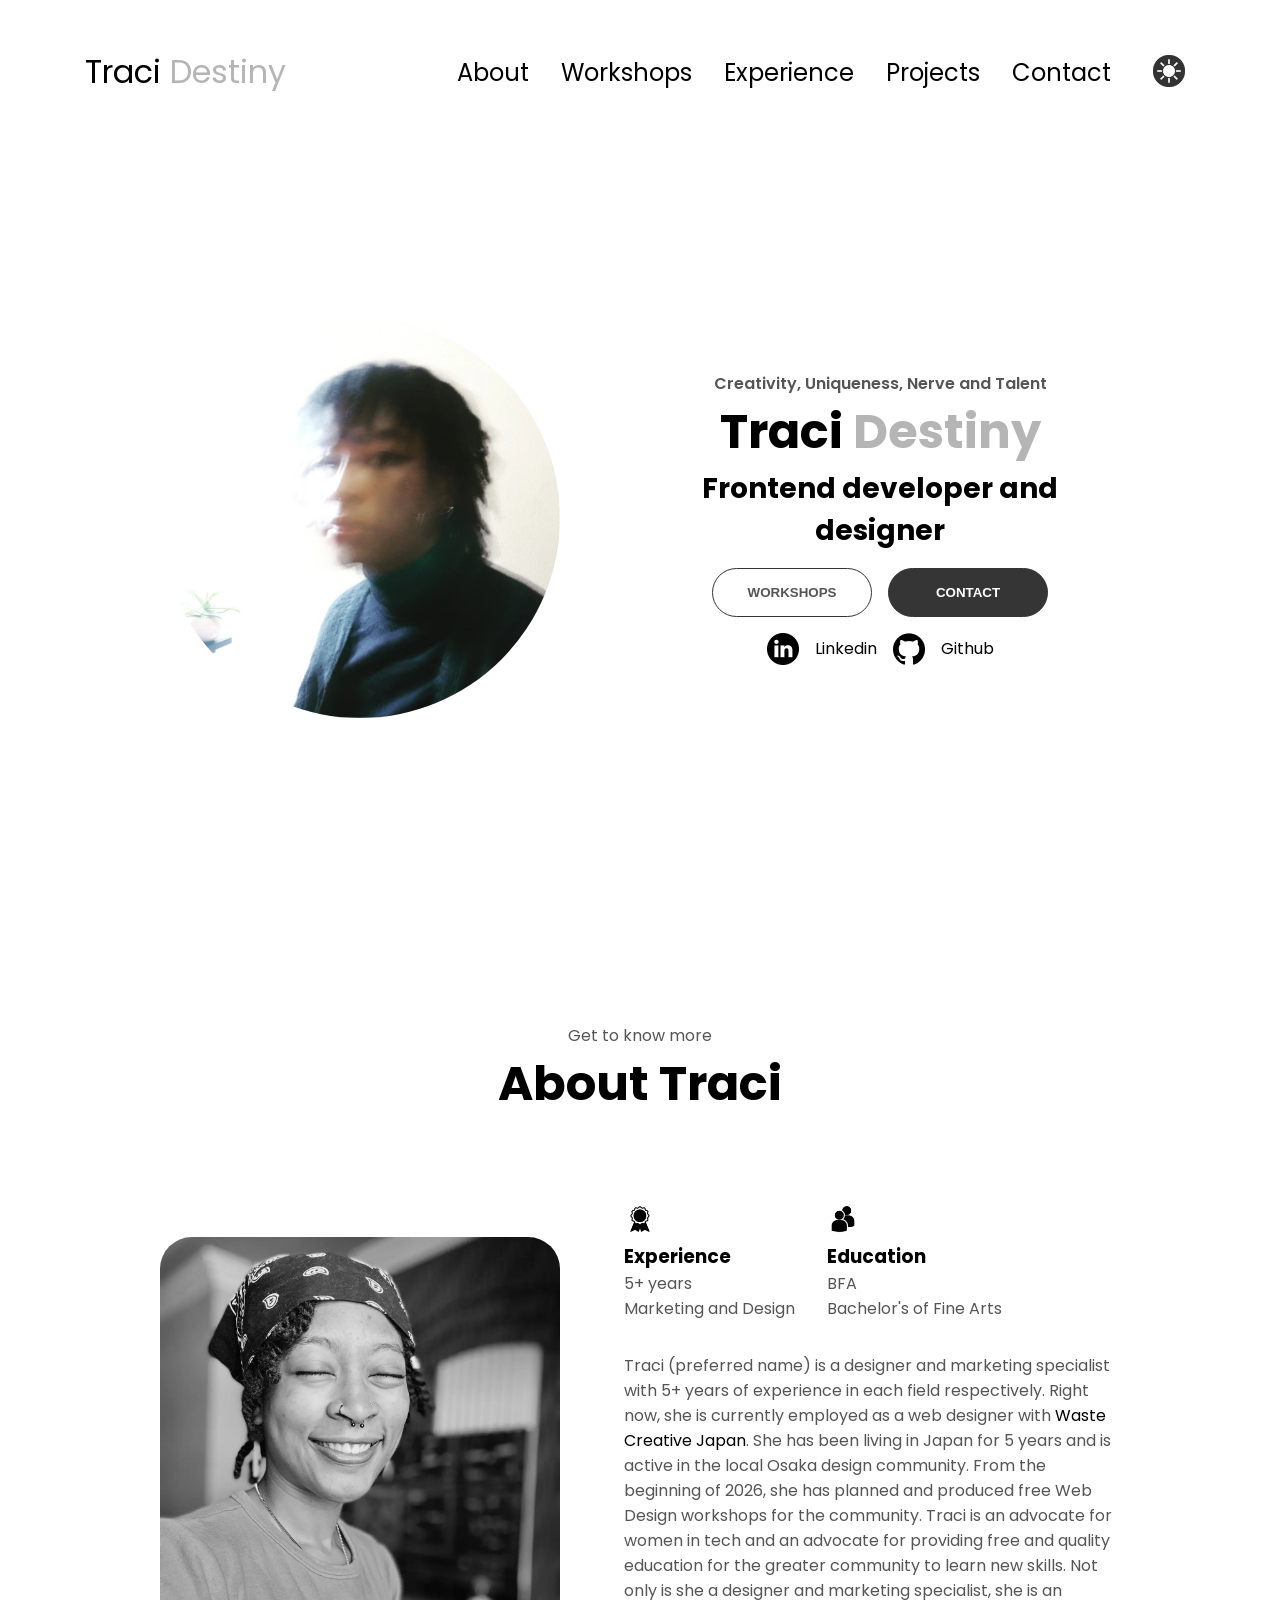
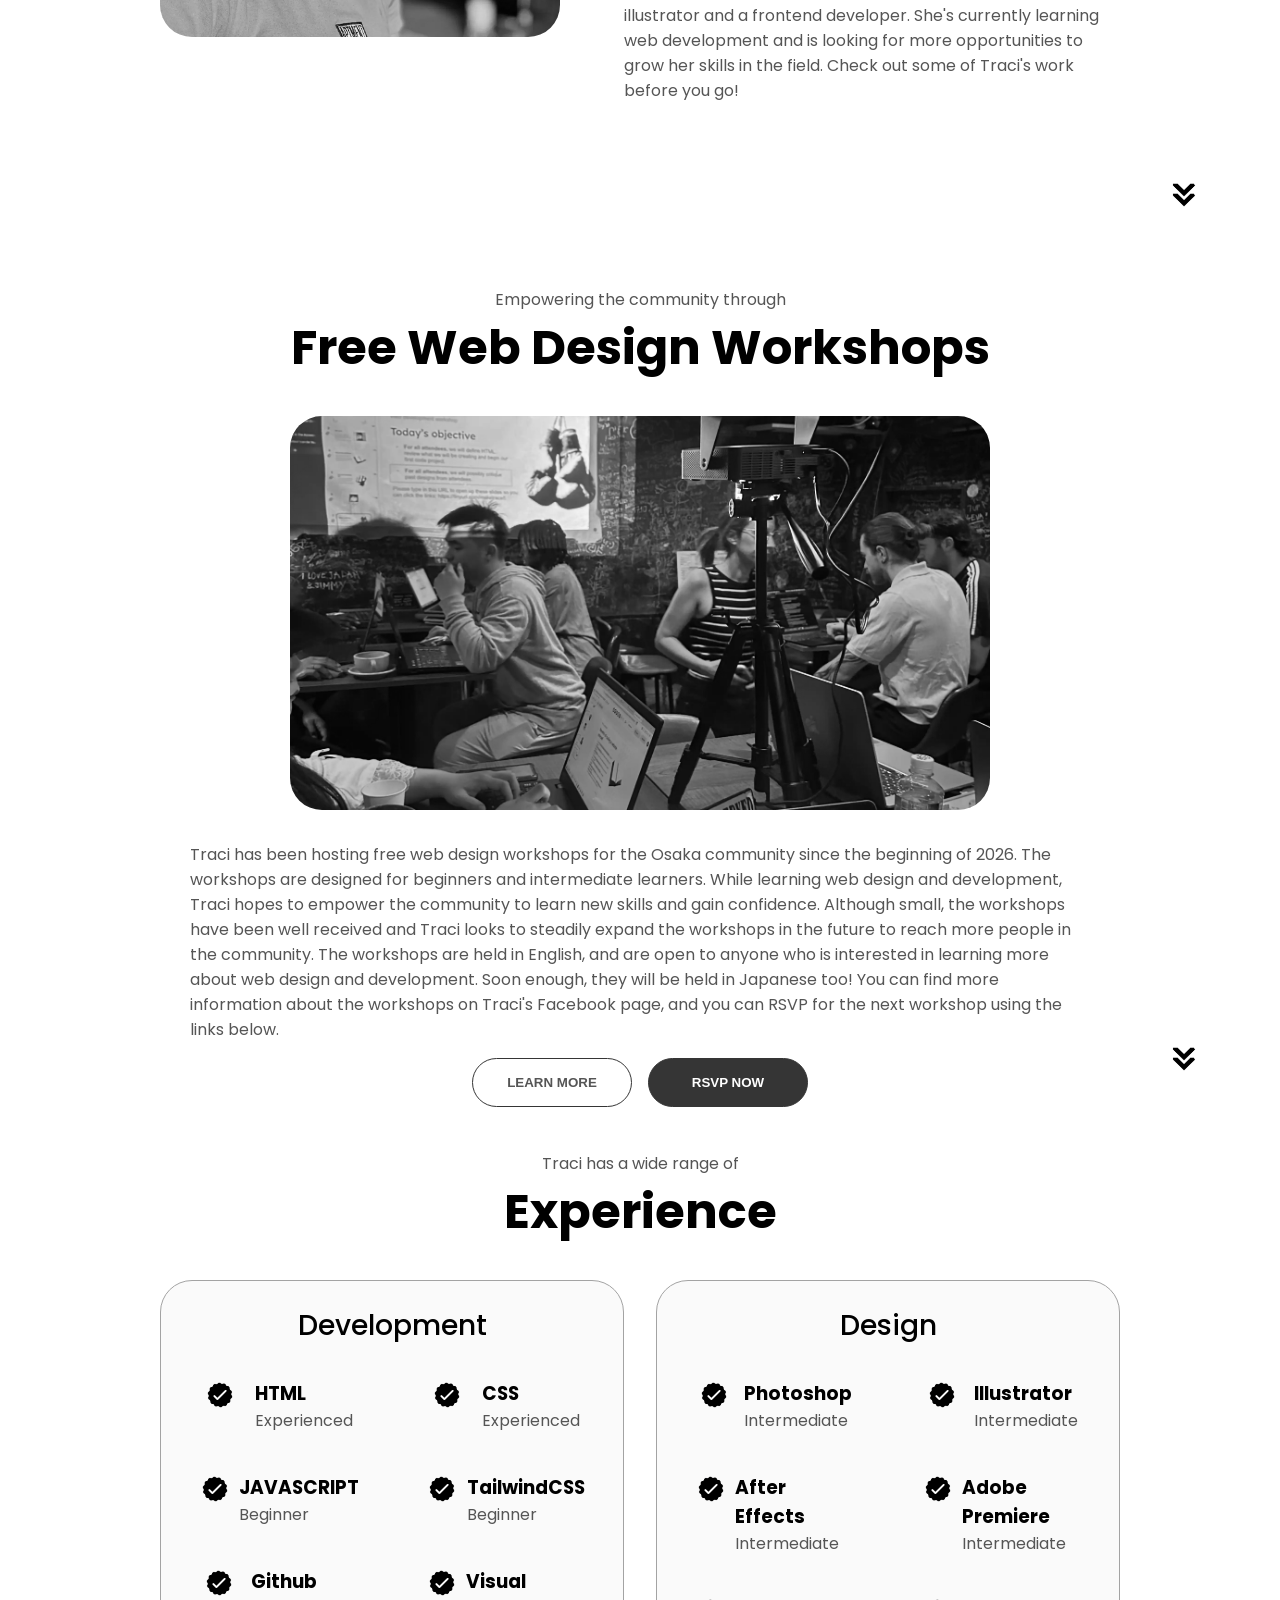
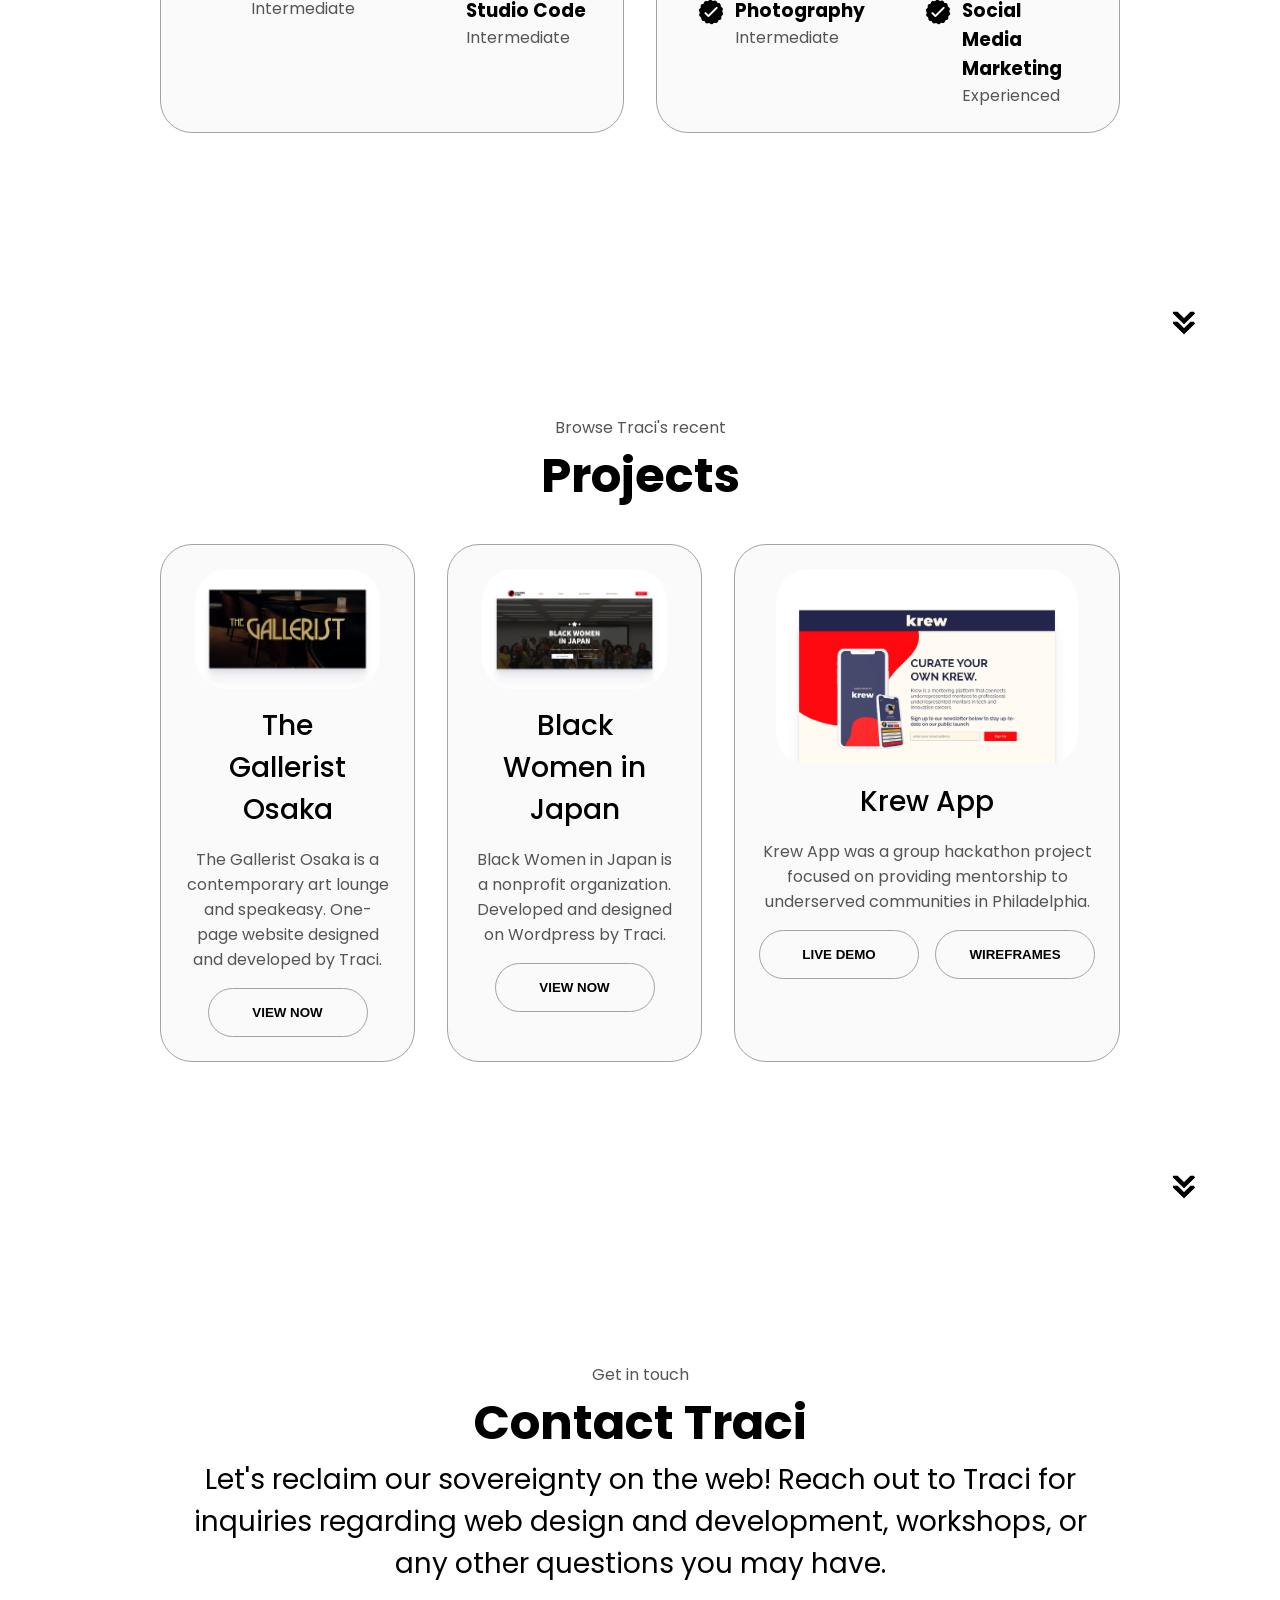
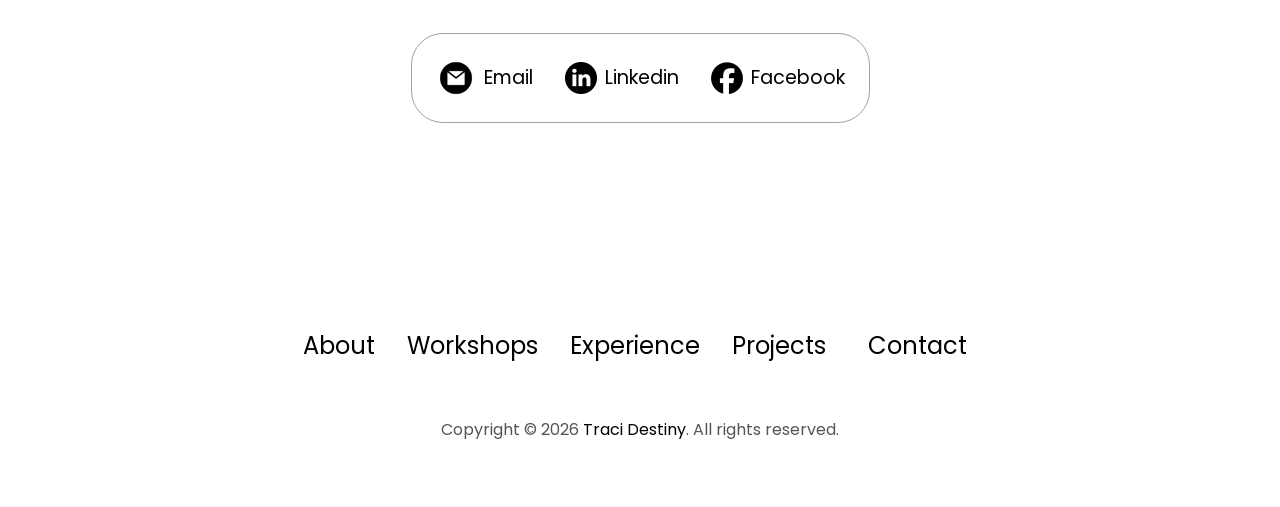
==== index.html @ 5b82f0f7 "Added workshop section Added a workshop section and updated the projects section!" ====
<!DOCTYPE html>
<html lang="en">
  <head>
    <meta charset="UTF-8" />
    <meta
      name="viewport"
      content="width=device-width, initial-scale=1.0"
    />
    <!-- Primary Meta Tags -->
    <title>Destiny Simmons' Portfolio</title>
    <meta name="title" content="Destiny Simmons' Portfolio" />
    <meta
      name="description"
      content="Destiny Simmons is a designer and frontend developer based in Osaka, Japan. Take a look at their portfolio and contact them for work!"
    />

    <!-- Open Graph / Facebook -->
    <meta property="og:type" content="website" />
    <meta
      property="og:url"
      content="https://simmonsportfolio.netlify.app/"
    />
    <meta property="og:title" content="Destiny Simmons' Portfolio" />
    <meta
      property="og:description"
      content="Destiny Simmons is a designer and frontend developer based in Osaka, Japan. Take a look at their portfolio and contact them for work!"
    />
    <meta
      property="og:image"
      content="https://i.ibb.co/dBC8Yxh/Project-1.webp"
    />

    <!-- Twitter -->
    <meta property="twitter:card" content="summary_large_image" />
    <meta
      property="twitter:url"
      content="https://simmonsportfolio.netlify.app/"
    />
    <meta
      property="twitter:title"
      content="Destiny Simmons' Portfolio"
    />
    <meta
      property="twitter:description"
      content="Destiny Simmons is a designer and frontend developer based in Osaka, Japan. Take a look at their portfolio and contact them for work!"
    />
    <meta
      property="twitter:image"
      content="https://i.ibb.co/dBC8Yxh/Project-1.webp"
    />

    <!-- Meta Tags Generated with https://metatags.io -->
    <link rel="stylesheet" href="style.css" />
    <link rel="stylesheet" href="mediaqueries.css" />
<script type="application/ld+json">
{
  "@context": "https://schema.org",
  "@type": "Person",
  "name": "Destiny Simmons",
  "alternateName": "Traci",
  "url": "https://simmonsportfolio.netlify.app/",
  "image": "https://simmonsportfolio.netlify.app/assets/profile-pic-3.webp",
  "jobTitle": "Designer",
  "email": "maketraci@gmail.com",
  "birthPlace": "Philadelphia, PA",
  "nationality": "American",
  "gender": "Female"
}
</script>
  </head>
  <body>
    <nav id="desktop-nav">
      <div class="logo">Traci <span class="ghost">Destiny</span></div>
      <div>
        <ul class="nav-links">
          <li><a href="#about">About</a></li>
          <li><a href="#workshops">Workshops</a></li>
          <li><a href="#experience">Experience</a></li>
          <li><a href="#projects">Projects</a></li>
          <li><a href="#contact">Contact</a></li>
          <li>
            <button id="modeToggle" class="btn-toggle">
              <img
                src="./assets/theme_light.webp"
                class="icon color-icon"
                alt="Color theme change"
                src-light="./assets/theme_light.webp"
                src-dark="./assets/theme_dark.webp"
              />
            </button>
          </li>
        </ul>
      </div>
    </nav>
    <nav id="hamburger-nav">
      <div class="logo">Traci <span class="ghost">Destiny</span></div>
      <div class="hamburger-menu">
        <div class="hamburger-icon" onclick="toggleMenu()">
          <span></span>
          <span></span>
          <span></span>
        </div>
        <div class="menu-links">
          <li><a href="#about" onclick="toggleMenu()">About</a></li>
          <li>
            <a href="#workshops" onclick="toggleMenu()">Workshops</a>
          </li>
          <li>
            <a href="#experience" onclick="toggleMenu()"
              >Experience</a
            >
          </li>
          <li>
            <a href="#projects" onclick="toggleMenu()">Projects</a>
          </li>
          <li>
            <a href="#contact" onclick="toggleMenu()">Contact</a>
          </li>
          <li>
            <img
              src="./assets/theme_light.webp"
              id="modeToggle2"
              class="icon color-icon"
              src-light="./assets/theme_light.webp"
              src-dark="./assets/theme_dark.webp"
              alt="color theme icon"
            />
          </li>
        </div>
      </div>
    </nav>
    <section id="profile">
      <div class="section__pic-container">
        <img src="./assets/profile-pic-3.webp" class="profile-pic"
        alt="Destiny Simmons' profile picture"/>
      </div>
      <div class="section__text">
        <p class="section__text__p1">Creativity, Uniqueness, Nerve and Talent</p>
        <h1 class="title">Traci <span class="ghost">Destiny</span></h1>
        <h2 class="section__text__p2">
          Frontend developer and designer
        </h2>
        <div class="btn-container">
          <button
            class="btn btn-color-2"
            onclick="location.href='./#workshops'"
          >
            WORKSHOPS
          </button>
          <button
            class="btn btn-color-1"
            onclick="location.href='./#contact'"
          >
            CONTACT
          </button>
        </div>
        <div id="socials-container">
          <img
            src="./assets/linkedin_light.webp"
            src-light="./assets/linkedin_light.webp"
            src-dark="./assets/linkedin_dark.webp"
            alt="My Linkedin profile"
            class="icon linkedin-icon"
          />
          <a href="https://linkedin.com/in/destiny-simmons-2b010571/"
            >Linkedin</a
          >

          <img
            src="./assets/github_light.webp"
            src-light="./assets/github_light.webp"
            src-dark="./assets/github_dark.webp"
            alt="My Github profile"
            class="icon github-icon"
          />
          <a href="https://github.com/kismet-lee/">Github</a>
        </div>
      </div>
    </section>
    <section id="about">
      <p class="section__text__p1">Get to know more</p>
      <h2 class="title">About Traci</h2>
      <div class="section-container">
        <div class="section__pic-container">
          <img
            src="./assets/about-pic-2.webp"
            alt="Profile picture"
            class="about-pic"
          />
        </div>
        <div class="about-details-container">
          <div class="about-containers">
            <div class="details-container">
              <img
                src="./assets/experience_light.webp"
                src-light="./assets/experience_light.webp"
                src-dark="./assets/experience_dark.webp"
                alt="experience icon"
                class="icon"
              />
              <h3>Experience</h3>
              <p>
                5+ years <br />
                Marketing and Design
              </p>
            </div>
            <div class="details-container">
              <img
                src="./assets/education_light.webp"
                src-light="./assets/education_light.webp"
                src-dark="./assets/education_dark.webp"
                alt="education icon"
                class="icon"
              />
              <h3>Education</h3>
              <p>
                BFA <br />
                Bachelor's of Fine Arts
              </p>
            </div>
          </div>
          <div class="text-container">
            <p>
              Traci (preferred name) is a designer and marketing specialist
              with 5+ years of experience in each field respectively.
              Right now, she is currently employed as a web designer
              with
              <a href="https://www.waste-creative.jp/" style="text-decoration: none;"
                >Waste Creative Japan</a
              >. She has been living in Japan for 5 years and is active in the local Osaka design community.
              From the beginning of 2026, she has planned and produced free Web Design workshops for the community.
              Traci is an advocate for women in tech and an advocate for providing free and quality education for the greater community to learn new skills.
              Not only is she a designer and marketing specialist, she is an illustrator and a frontend developer. 
              She's currently learning web development and is looking for more opportunities to grow her skills in the field.
              Check out some of Traci's work before you go!
            </p>
          </div>
        </div>
      </div>
      <a href="./#workshops">
        <img
          src="./assets/arrow_light.webp"
          src-light="./assets/arrow_light.webp"
          src-dark="./assets/arrow_dark.webp"
          alt="arrow icon"
          class="icon arrow"
        />  
      </a>
    </section>
    <section id="workshops">
      <p class="section__text__p1">Empowering the community through</p>
      <h2 class="title">Free Web Design Workshops</h2>
      <div class="workshop-container">
        <div class="section__pic-container">
          <img
            src="./assets/workshop_5_traci.webp"
            alt="Workshop picture"
            class="workshop-pic"
          />
        </div>
        <div class="workshop-details-container">
          <div class="text-container text-style-1">
            <p>
              Traci has been hosting free web design workshops for the Osaka community since the beginning of 2026. 
              The workshops are designed for beginners and intermediate learners. While learning web design and development, Traci hopes to empower the community to learn new skills and gain confidence.
              Although small, the workshops have been well received and Traci looks to steadily expand the workshops in the future to reach more people in the community.
              The workshops are held in English, and are open to anyone who is interested in learning more about web design and development. Soon enough, they will be held in Japanese too!
              You can find more information about the workshops on Traci's Facebook page, 
              and you can RSVP for the next workshop using the links below.
            </p>
          </div>
          <div class="btn-container">
            <button class="btn btn-color-2" onclick="location.href='https://www.facebook.com/profile.php?id=61592240894245'">LEARN MORE</button>
            <button class="btn btn-color-1" onclick="location.href='https://forms.gle/j8TtWStNMGizeTFJ7'">RSVP NOW</button>
          </div>
        </div>
      </div>
      <a href="./#experience">
        <img
          src="./assets/arrow_light.webp"
          src-light="./assets/arrow_light.webp"
          src-dark="./assets/arrow_dark.webp"
          alt="arrow icon"
          class="icon arrow"
        />  
      </a>
    </section>
    <section id="experience">
      <p class="section__text__p1">Traci has a wide range of</p>
      <h2 class="title">Experience</h2>
      <div class="experience-details-container">
        <div class="about-containers">
          <div class="details-containers">
            <h2 class="experience-sub-title">Development</h2>
            <div class="article-container">
              <article>
                <img
                  src="./assets/checkmark_light.webp"
                  src-light="./assets/checkmark_light.webp"
                  src-dark="./assets/checkmark_dark.webp"
                  alt="Experience icon"
                  class="icon"
                />
                <div>
                  <h3>HTML</h3>
                  <p>Experienced</p>
                </div>
              </article>
              <article>
                <img
                  src="./assets/checkmark_light.webp"
                  src-light="./assets/checkmark_light.webp"
                  src-dark="./assets/checkmark_dark.webp"
                  alt="Experience icon"
                  class="icon"
                />
                <div>
                  <h3>CSS</h3>
                  <p>Experienced</p>
                </div>
              </article>
              <article>
                <img
                  src="./assets/checkmark_light.webp"
                  src-light="./assets/checkmark_light.webp"
                  src-dark="./assets/checkmark_dark.webp"
                  alt="Experience icon"
                  class="icon"
                />
                <div>
                  <h3>JAVASCRIPT</h3>
                  <p>Beginner</p>
                </div>
              </article>
              <article>
                <img
                  src="./assets/checkmark_light.webp"
                  src-light="./assets/checkmark_light.webp"
                  src-dark="./assets/checkmark_dark.webp"
                  alt="Experience icon"
                  class="icon"
                />
                <div>
                  <h3>TailwindCSS</h3>
                  <p>Beginner</p>
                </div>
              </article>
              <article>
                <img
                  src="./assets/checkmark_light.webp"
                  src-light="./assets/checkmark_light.webp"
                  src-dark="./assets/checkmark_dark.webp"
                  alt="Experience icon"
                  class="icon"
                />
                <div>
                  <h3>Github</h3>
                  <p>Intermediate</p>
                </div>
              </article>
              <article>
                <img
                  src="./assets/checkmark_light.webp"
                  src-light="./assets/checkmark_light.webp"
                  src-dark="./assets/checkmark_dark.webp"
                  alt="Experience icon"
                  class="icon"
                />
                <div>
                  <h3>Visual Studio Code</h3>
                  <p>Intermediate</p>
                </div>
              </article>
            </div>
          </div>
          <div class="details-containers">
            <h2 class="experience-sub-title">Design</h2>
            <div class="article-container">
              <article>
                <img
                  src="./assets/checkmark_light.webp"
                  src-light="./assets/checkmark_light.webp"
                  src-dark="./assets/checkmark_dark.webp"
                  alt="Experience icon"
                  class="icon"
                />
                <div>
                  <h3>Photoshop</h3>
                  <p>Intermediate</p>
                </div>
              </article>
              <article>
                <img
                  src="./assets/checkmark_light.webp"
                  src-light="./assets/checkmark_light.webp"
                  src-dark="./assets/checkmark_dark.webp"
                  alt="Experience icon"
                  class="icon"
                />
                <div>
                  <h3>Illustrator</h3>
                  <p>Intermediate</p>
                </div>
              </article>
              <article>
                <img
                  src="./assets/checkmark_light.webp"
                  src-light="./assets/checkmark_light.webp"
                  src-dark="./assets/checkmark_dark.webp"
                  alt="Experience icon"
                  class="icon"
                />
                <div>
                  <h3>After Effects</h3>
                  <p>Intermediate</p>
                </div>
              </article>
              <article>
                <img
                  src="./assets/checkmark_light.webp"
                  src-light="./assets/checkmark_light.webp"
                  src-dark="./assets/checkmark_dark.webp"
                  alt="Experience icon"
                  class="icon"
                />
                <div>
                  <h3>Adobe Premiere</h3>
                  <p>Intermediate</p>
                </div>
              </article>
              <article>
                <img
                  src="./assets/checkmark_light.webp"
                  src-light="./assets/checkmark_light.webp"
                  src-dark="./assets/checkmark_dark.webp"
                  alt="Experience icon"
                  class="icon"
                />
                <div>
                  <h3>Photography</h3>
                  <p>Intermediate</p>
                </div>
              </article>
              <article>
                <img
                  src="./assets/checkmark_light.webp"
                  src-light="./assets/checkmark_light.webp"
                  src-dark="./assets/checkmark_dark.webp"
                  alt="Experience icon"
                  class="icon"
                />
                <div>
                  <h3>Social Media Marketing</h3>
                  <p>Experienced</p>
                </div>
              </article>
            </div>
          </div>
        </div>
      </div>
      <a href="./#projects">
        <img
          src="./assets/arrow_light.webp"
          src-light="./assets/arrow_light.webp"
          src-dark="./assets/arrow_dark.webp"
          alt="arrow icon"
          class="icon arrow"
        />
      </a>
    </section>
    <section id="projects">
      <p class="section__text__p1">Browse Traci's recent</p>
      <h2 class="title">Projects</h2>
      <div class="experience-details-container">
        <div class="about-containers">
          <div class="details-containers color-containers">
            <div class="article-container">
              <img
                src="./assets/project-4.webp"
                alt="The Gallerist Osaka"
                class="project-img"
              />
            </div>
            <h2 class="experience-sub-title project-title">
              The Gallerist Osaka
            </h2>
            <p class="project-desc">The Gallerist Osaka is a contemporary art lounge and speakeasy. One-page website designed and developed by Traci.</p>
            <div class="btn-container">
              <button
                class="btn btn-color-2 project-btn"
                onclick="location.href='https://thegalleristosaka.com/'"
              >
                VIEW NOW
              </button>
            </div>
          </div>
          <div class="details-containers color-containers">
            <div class="article-container">
              <img
                src="./assets/project-5.webp"
                alt="Black Women in Japan"
                class="project-img"
              />
            </div>
            <h2 class="experience-sub-title project-title">
              Black Women in Japan
            </h2>
            <p class="project-desc">Black Women in Japan is a nonprofit organization. Developed and designed on Wordpress by Traci.</p>
            <div class="btn-container">
              <button
                class="btn btn-color-2 project-btn"
                onclick="location.href='https://blackwomeninjapan.com/'"
              >
                VIEW NOW
              </button>
            </div>
          </div>
          <div class="details-containers color-containers">
            <div class="article-container">
              <img
                src="./assets/Project-1.webp"
                alt="project 1"
                class="project-img"
              />
            </div>
            <h2 class="experience-sub-title project-title">
              Krew App
            </h2>
            <p class="project-desc">Krew App was a group hackathon project focused on providing mentorship to underserved communities in Philadelphia.</p>
            <div class="btn-container">
              <button
                class="btn btn-color-2 project-btn"
                onclick="location.href='https://kismet-lee.github.io/Krew-App/'"
              >
                LIVE DEMO
              </button>
              <button
                class="btn btn-color-2 project-btn"
                onclick="location.href='https://www.figma.com/proto/rSJTkI8dCIToo4T4c7UBa7/Krew-Landing-Page-V2-2022?node-id=36-2&t=LmRnFYDUn3PcUdPd-1'"
              >
                WIREFRAMES
              </button>
            </div>
          </div>
        </div>

      </div>
      <a href="./#contact">
        <img
          src="./assets/arrow_light.webp"
          src-light="./assets/arrow_light.webp"
          src-dark="./assets/arrow_dark.webp"
          alt="arrow icon"
          class="icon arrow"
        />
      </a>
    </section>

    <section id="contact">
      <p class="section__text__p1">Get in touch</p>
      <h2 class="title">Contact Traci</h2>
      <p class="section__text__p2" style="text-align: center; width:100%; max-width: 900px;">
        Let's reclaim our sovereignty on the web! Reach out to Traci for inquiries regarding web design and development, workshops, or any other questions you may have.
      </p>
      <div class="contact-info-upper-container">
        <div class="contact-info-container">
          <img
            src="./assets/email_light.webp"
            src-light="./assets/email_light.webp"
            src-dark="./assets/email_dark.webp"
            alt="email icon"
            class="icon contact-icon email-icon"
          />
          <p><a href="mailto:maketraci@gmail.com">Email</a></p>
        </div>
        <div class="contact-info-container">
          <img
            src="./assets/linkedin_light.webp"
            src-light="./assets/linkedin_light.webp"
            src-dark="./assets/linkedin_dark.webp"
            alt="My Linkedin profile"
            class="icon linkedin-icon"
            onclick="location.href='https://linkedin.com/in/destiny-simmons-2b010571/'"
          />
          <p>
            <a
              href="https://www.linkedin.com/in/destiny-simmons-2b010571/"
              >Linkedin</a
            >
          </p>
        </div>
        <div class="contact-info-container">
          <img
            src="./assets/facebook_light.webp"
            src-light="./assets/facebook_light.webp"
            src-dark="./assets/facebook_dark.webp"
            alt="My Facebook Profile"
            class="icon linkedin-icon"
            onclick="location.href='https://www.facebook.com/profile.php?id=61592240894245'"
          />
          <p>
            <a
              href="https://www.facebook.com/profile.php?id=61592240894245"
              >Facebook</a
            >
          </p>
        </div>
      </div>
    </section>
    <footer>
      <nav>
        <div class="nav-links-container">
          <ul class="nav-links">
            <li><a href="#about">About</a></li>
            <li><a href="#workshops">Workshops</a></li>
            <li><a href="#experience">Experience</a></li>
            <li><a href="#projects">Projects</a></li>
            <li><a href="#contact">Contact</a></li>
          </ul>
        </div>
      </nav>
      <p>
        Copyright &#169; 2026 <a href="https://www.linkedin.com/in/destiny-simmons-2b010571/" target="_blank" rel="noopener noreferrer">Traci Destiny</a>. All rights reserved.
      </p>
    </footer>
    <script src="script.js"></script>
  </body>
</html>
---- style.css ----
/* GENERAL */
@import url('https://fonts.googleapis.com/css2?family=Poppins:ital,wght@0,100;0,200;0,300;0,400;0,500;0,600;0,700;0,800;0,900;1,100;1,200;1,300;1,400;1,500;1,600;1,700;1,800;1,900&display=swap');

/*Default Light Mode*/
:root {
  --primary-color: white;
  --primary-color-2: rgb(250, 250, 250);
  --primary-color-3: rgb(181, 181, 181);
  --background-color: rgb(2551, 255, 255);
  --secondary-color: black;
  --secondary-color-2: rgb(85, 85, 85);
  --button-background: rgb(53, 53, 53);
  --button-text-hover: grey;
  --button-border: rgb(53, 53, 53) 0.1rem solid;
  --button-border-2: rgb(255, 255, 255) 0.1rem solid;
  --container-border: rgb(163, 163, 163);
}
/*Dark mode*/
[theme='dark'] {
  --primary-color: black;
  --primary-color-2: rgb(39, 39, 39);
  --primary-color-3: rgb(74, 74, 74);
  --background-color: rgb(33, 33, 33);
  --secondary-color: white;
  --secondary-color-2: rgb(170, 170, 170);
  --button-background: rgb(202, 202, 202);
  --button-text-hover: lightgrey;
  --button-border: rgb(202, 202, 202) 0.1rem solid;
  --button-border-2: rgb(0, 0, 0) 0.1rem solid;
  --container-border: rgb(93, 93, 93);
}

* {
  margin: 0;
  padding: 0;
  box-sizing: border-box;
}

h3 {
  color: var(--secondary-color);
}

body {
  font-family: 'Poppins', sans-serif;
  background-color: var(--background-color);
}

html {
  scroll-behavior: smooth;
}

p {
  color: var(--secondary-color-2);
}

.text-style-1 {
  color: var(--secondary-color);
  width: 100%;
  max-width: 900px;
}

.project-desc{
  margin-bottom: 1rem;
}

.ghost {
  color: var(--primary-color-3);
}

/*TRANSITION*/

a,
.btn {
  transition: all 300ms ease;
}

/*DESKTOP NAV*/
nav,
.nav-links {
  display: flex;
  align-items: center;
}

nav {
  justify-content: space-around;
  height: 16vh;
}

.nav-links {
  gap: 2rem;
  list-style: none;
  font-size: 1.5rem;
}

nav li:last-child {
  width: max-content;
  display: flex;
  margin: auto;
  padding: 10px;
}
a {
  color: var(--secondary-color);
  text-decoration: none;
  text-decoration-color: var(--primary-color);
}

a:hover {
  text-decoration: underline;
  text-underline-offset: 1rem;
  text-decoration-color: var(--secondary-color);
}
nav a:hover {
  color: var(--secondary-color);
  text-decoration: var(--secondary-color);
}

.logo {
  font-size: 2rem;
  color: var(--secondary-color);
}

.logo:hover {
  cursor: default;
}

/*HAMBURGER MENU*/

#hamburger-nav {
  display: none;
}

.hamburger-menu {
  position: relative;
  display: inline-block;
}

.hamburger-icon {
  display: flex;
  flex-direction: column;
  justify-content: space-between;
  height: 24px;
  width: 20px;
  cursor: pointer;
}

.hamburger-icon span {
  width: 100%;
  height: 2px;
  background-color: var(--secondary-color);
  transition: all 0.3 ease-in-out;
}

.menu-links {
  position: absolute;
  top: 100%;
  right: 0%;
  background-color: var(--primary-color);
  width: fit-content;
  max-height: 0;
  overflow: hidden;
  transition: all 0.3 ease-in-out;
}

.menu-links a {
  display: block;
  padding: 10px;
  text-align: center;
  font-size: 1.5rem;
  color: var(--secondary-color);
  text-decoration: none;
  transition: all 0.3 ease-in-out;
}

.menu-links li {
  list-style: none;
}
.menu-links.open {
  max-height: 400px;
}

.hamburger-icon.open span:first-child {
  transform: rotate(45deg) translate(10px, 5px);
}

.hamburger-icon.open span:nth-child(2) {
  opacity: 0;
}

.hamburger-icon.open span:last-child {
  transform: rotate(-45deg) translate(10px, -5px);
}

.hamburger-icon span:first-child {
  transform: none;
}

.hamburger-icon span:first-child {
  opacity: 1;
}

.hamburger-icon span:first-child {
  transform: none;
}
/*SECTIONS*/

section {
  padding-top: 4vh;
  padding-bottom: 4vh;
  height: 96vh;
  margin: 0 10rem;
  box-sizing: border-box;
  min-height: fit-content;
}

.section-container {
  display: flex;
}

/**PROFILE SECTION**/

#profile {
  display: flex;
  justify-content: center;
  gap: 5rem;
  height: 80vh;
}

.section__pic-container {
  display: flex;
  height: 400px;
  width: 400px;
  margin: auto 0;
}

.profile-pic {
  border-radius: 50%;
  transition: box-shadow 0.3s;
}

.profile-pic:hover {
  box-shadow: 0 0 11px var(--secondary-color);
}

.section__text {
  align-self: center;
  text-align: center;
}

.section__text p {
  font-weight: 600;
}

.section__text__p1 {
  text-align: center;
}
.section__text__p2 {
  font-size: 1.75rem;
  margin-bottom: 1rem;
  color: var(--secondary-color);
}

.title {
  font-size: 3rem;
  text-align: center;
  color: var(--secondary-color);
}

#socials-container {
  display: flex;
  justify-content: center;
  align-items: center;
  margin-top: 1rem;
  gap: 1rem;
}

/** ICONS **/

.icon {
  cursor: pointer;
  height: 2rem;
}

/** BUTTONS **/

.btn-toggle {
  color: none;
  border: none;
  background: none;
}

.btn-container {
  display: flex;
  justify-content: center;
  gap: 1rem;
}

.btn {
  font-weight: 600;
  transition: all 300ms ease;
  padding: 1rem;
  width: 10rem;
  border-radius: 2rem;
}

.btn-color-1,
.btn-color-2 {
  border: var(--button-border);
  color: var(--secondary-color-2);
}
.btn-color-1:hover,
.btn-color-2:hover {
  cursor: pointer;
}
.btn-color-1,
.btn-color-2:hover {
  background: var(--button-background);
  color: var(--primary-color);
}

.btn-color-1:hover {
  background: var(--secondary-color);
}

.btn-color-2 {
  background: none;
}

.btn-color-2:hover {
  border: var(--button-border);
  background: var(--secondary-color);
}

.btn-container {
  gap: 1rem;
}

/** ABOUT SECTION **/

#about {
  position: relative;
}

.about-containers {
  gap: 2rem;
  margin-bottom: 2rem;
  margin-top: 2rem;
}

.about-details-container {
  justify-content: center;
  flex-direction: column;
}

.about-containers,
.about-details-container {
  display: flex;
}

.about-pic {
  border-radius: 2rem;
  filter: grayscale(100%);
}

.arrow {
  position: absolute;
  right: -5rem;
  bottom: 2.5rem;
}

.details-containers {
  padding: 1.5rem;
  flex: 1;
  background: var(--primary-color-2);
  border-radius: 2rem;
  border: var(--button-border);
  border-color: var(--container-border);
  text-align: center;
}

.section-container {
  gap: 4rem;
  height: 80%;
}

.section__pic-container {
  height: 400px;
  width: 400px;
  margin: auto 0;
}

/* WORKSHOPS SECTION */

#workshops {
  position: relative;
}

.workshop-container {
  display: flex;
  flex-direction: column;
  align-items: center;
  justify-content: center;
  gap: 2rem;
  margin-bottom: 2rem;
  margin-top: 2rem;
}

.workshop-container > .section__pic-container {
  max-height: 600px;
  height:100%;
  width: 700px;
  margin: auto 0;
}

.workshop-details-container {
  display: flex;
  justify-content: center;
  flex-direction: column;
  align-items: center;
  gap: 1rem;
}

.workshop-pic {
  border-radius: 2rem;
  filter: grayscale(100%);
  width: 100%;
}

/* EXPERIENCE SECTION */

#experience {
  position: relative;
}

.experience-sub-title {
  color: var(--secondary-color);
  font-weight: 500;
  font-size: 1.75rem;
  margin-bottom: 2rem;
}

.experience-details-container {
  display: flex;
  justify-content: center;
  flex-direction: column;
}

.article-container {
  display: flex;
  text-align: initial;
  flex-wrap: wrap;
  flex-direction: row;
  gap: 2.5rem;
  justify-content: space-around;
}
article {
  display: flex;
  width: 10rem;
  justify-content: space-around;
  gap: 0.5rem;
}

article .icon {
  cursor: default;
}

/*PROJECTS SECTION*/
#projects {
  position: relative;
}
.color-container {
  border-color: var(--container-border);
  background: var(--primary-color-2);
}

.project-img {
  border-radius: 2rem;
  width: 90%;
  height: 90%;
}

.project-title {
  margin: 1rem;
  color: var(--secondary-color);
}

.project-btn {
  color: var(--secondary-color);
  border-color: var(--container-border);
}
/*CONTACT PAGE*/

#contact {
  display: flex;
  justify-content: center;
  align-items: center;
  flex-direction: column;
  height: 70vh;
}

.contact-info-upper-container {
  display: flex;
  justify-content: center;
  border-radius: 2rem;
  border: var(--button-border);
  border-color: var(--container-border);
  background: var(--background-color);
  margin: 2rem auto;
  padding: 0.5rem;
}

.contact-info-container {
  display: flex;
  align-items: center;
  justify-content: center;
  gap: 0.5rem;
  margin: 1rem;
}

.contact-info-container p {
  font-size: larger;
}

.contact-icon {
  cursor: default;
  height: 2rem;
}

.linkedin-icon {
  cursor: default;
}

.github-icon {
  cursor: default;
}

.email-icon {
  height: 2.5rem;
}

/**Resize the icon**/

/*FOOTER SECTION*/

footer {
  height: 26vh;
  margin: 0 1rem;
}

footer p {
  text-align: center;
}
---- mediaqueries.css ----
@media screen and (max-width: 1400px) {
  #profile {
    height: 83vh;
    margin-bottom: 6rem;
  }
  .about-containers {
    flex-wrap: wrap;
  }
}
@media screen and (max-width: 1200px) {
  #desktop-nav {
    display: none;
  }
  #hamburger-nav {
    display: flex;
  }

  #experience,
  .experience-details-container {
    margin-top: 2rem;
  }

  #profile,
  .section-container {
    display: block;
  }

  .arrow {
    display: none;
  }

  section,
  .section-container {
    height: fit-content;
  }

  section {
    margin: 0 5%;
  }

  .section__pic-container {
    width: 275px;
    height: 275px;
    margin: 0 auto 2rem;
  }
  .about-containers {
    margin-top: 0;
  }


  .workshop-container {
    align-items: center;
    justify-content: center;
  }

  .workshop-container > .section__pic-container {
    width: 100%;

  }
}

@media screen and (max-width: 600px) {
  #contact,
  footer {
    height: 40vh;
  }

  #contact > .section__text__p2 {
    font-size: 1.2rem;
  }

  #profile {
    height: 83vh;
    margin-bottom: 0;
  }

  article {
    font-size: 1rem;
  }
  footer nav {
    height: fit-content;
    margin-bottom: 2rem;
  }
  .about-containers,
  .contact-info-upper-container,
  .btn-container {
    flex-wrap: wrap;
  }

  .contact-info-upper-container {
    gap: 0.5rem;
  }
  .contact-info-container {
    margin: 0;
  }
  .contact-info-container p,
  .nav-links li a {
    font-size: 1rem;
  }
  .experience-sub-title {
    font-size: 1.25rem;
  }
  .logo {
    font-size: 1.5rem;
  }
  .nav-links {
    flex-direction: column;
    gap: 0.5rem;
    text-align: center;
  }
  .section__pic-container {
    width: auto;
    height: 46vw;
    justify-content: center;
  }
  section__text__p2 {
    font-size: 1.25rem;
  }
  .title {
    font-size: 2rem;
  }
  .text-container {
    text-align: justify;
  }
}
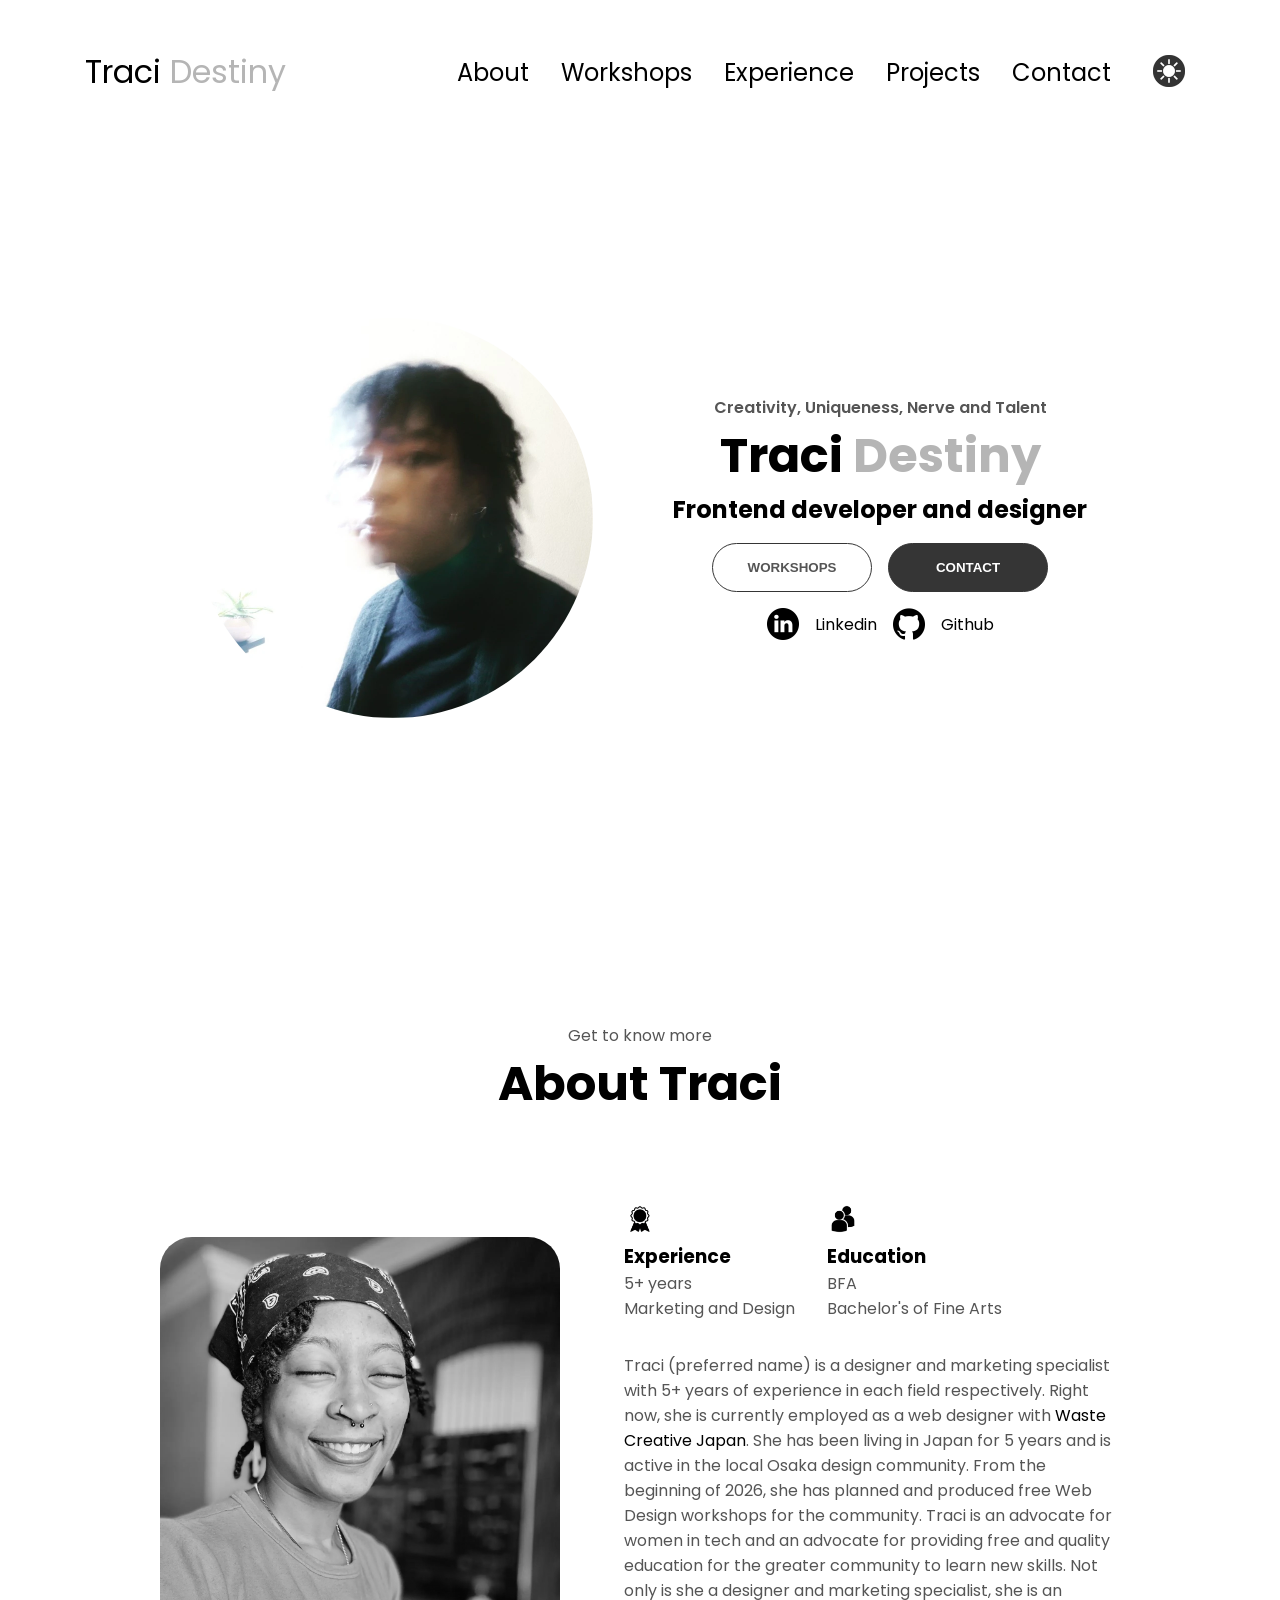
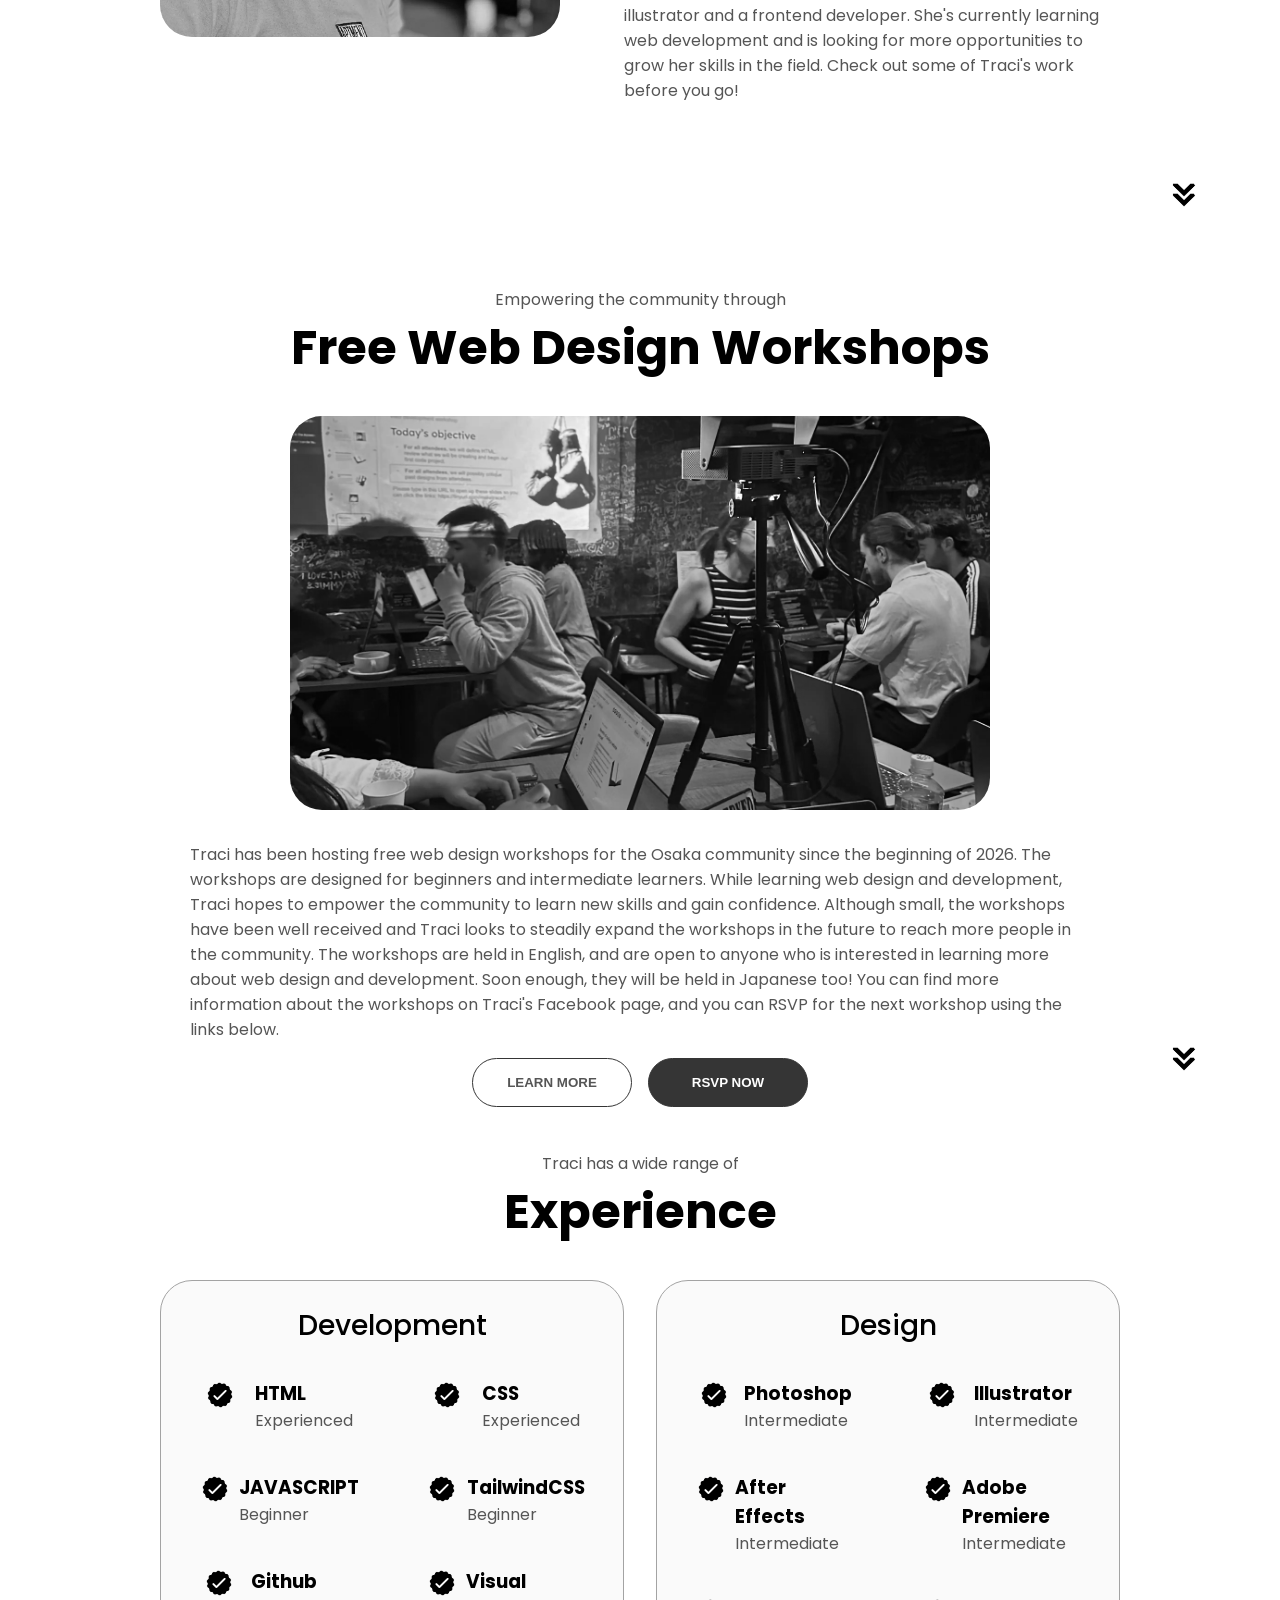
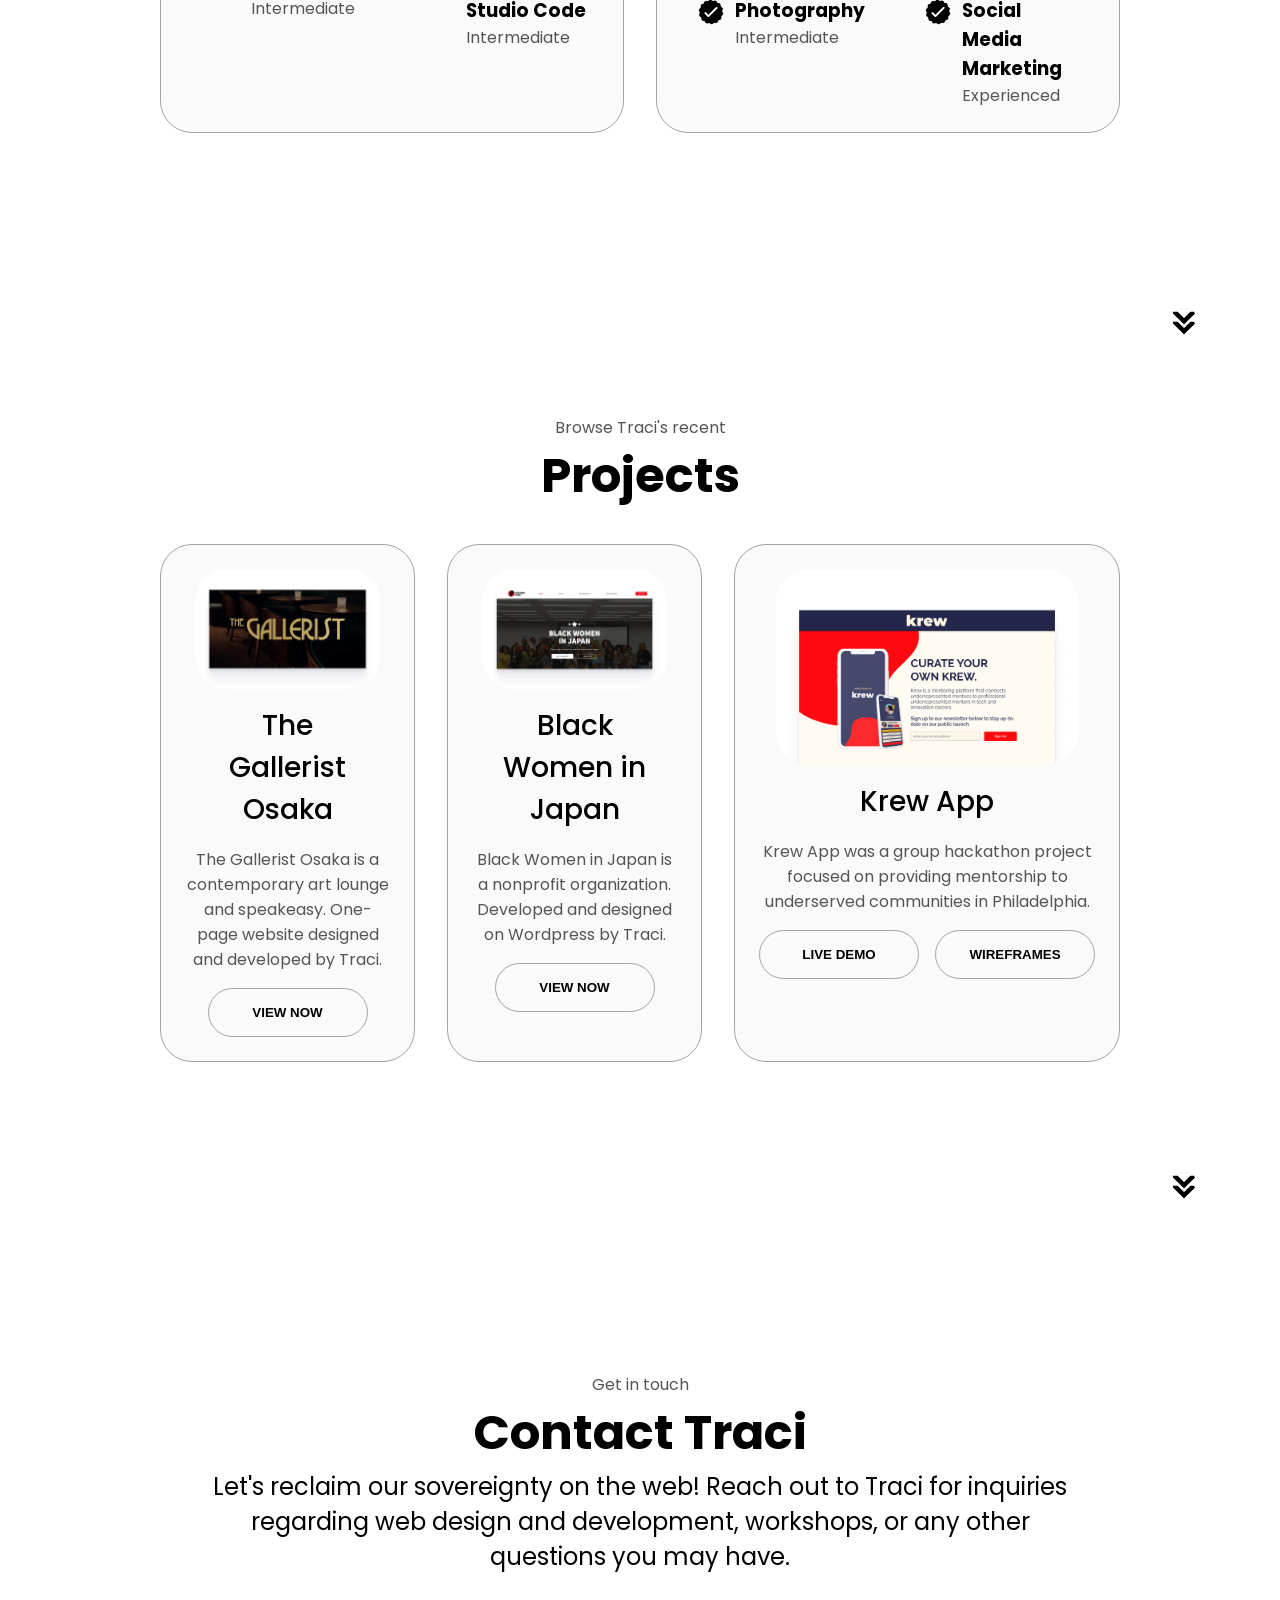
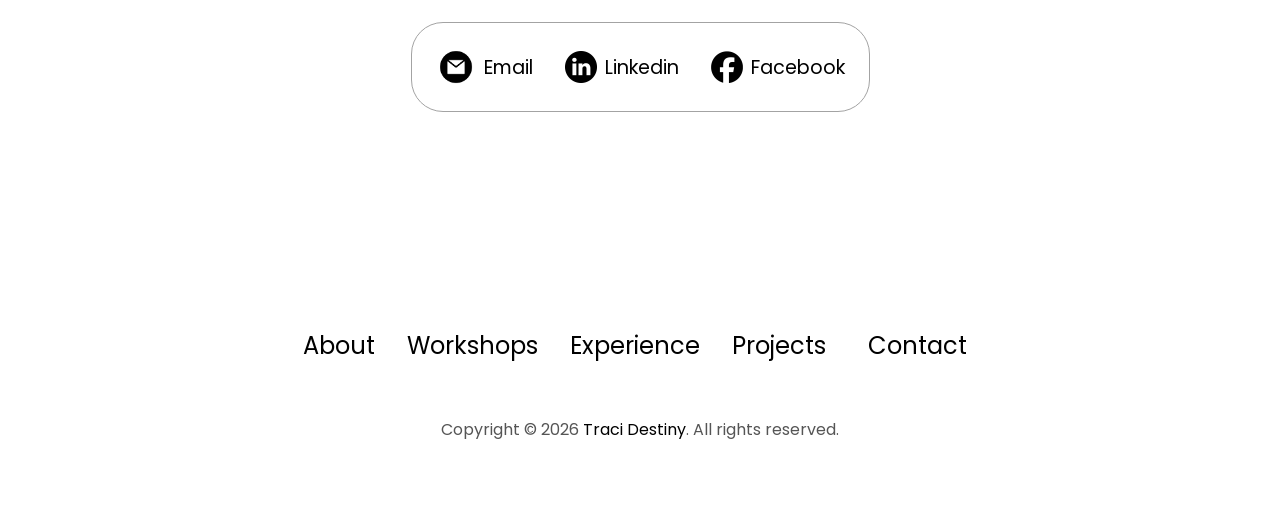
==== commit 18377aa3: "update" ====
--- a/index.html
+++ b/index.html
@@ -7,59 +7,61 @@
       content="width=device-width, initial-scale=1.0"
     />
     <!-- Primary Meta Tags -->
-    <title>Destiny Simmons' Portfolio</title>
-    <meta name="title" content="Destiny Simmons' Portfolio" />
+    <title>MakeTraci Portfolio</title>
+    <meta name="title" content="MakeTraci" />
     <meta
       name="description"
-      content="Destiny Simmons is a designer and frontend developer based in Osaka, Japan. Take a look at their portfolio and contact them for work!"
+      content="Traci is a designer, developer and workshop instructor based in Osaka, Japan. Let's regain sovereignty on the web!"
     />
 
     <!-- Open Graph / Facebook -->
     <meta property="og:type" content="website" />
     <meta
       property="og:url"
-      content="https://simmonsportfolio.netlify.app/"
-    />
-    <meta property="og:title" content="Destiny Simmons' Portfolio" />
+      content="https://maketraci.work/"
+    />
+    <meta property="og:title" content="MakeTraci" />
     <meta
       property="og:description"
-      content="Destiny Simmons is a designer and frontend developer based in Osaka, Japan. Take a look at their portfolio and contact them for work!"
+      content="Traci is a designer, developer and workshop instructor based in Osaka, Japan. Let's regain sovereignty on the web!"
     />
     <meta
       property="og:image"
-      content="https://i.ibb.co/dBC8Yxh/Project-1.webp"
+      content="https://raw.githubusercontent.com/kismet-lee/portfolio/refs/heads/main/assets/web-image.webp"
     />
 
     <!-- Twitter -->
     <meta property="twitter:card" content="summary_large_image" />
     <meta
       property="twitter:url"
-      content="https://simmonsportfolio.netlify.app/"
+      content="https://maketraci.work/"
     />
     <meta
       property="twitter:title"
-      content="Destiny Simmons' Portfolio"
+      content="MakeTraci"
     />
     <meta
       property="twitter:description"
-      content="Destiny Simmons is a designer and frontend developer based in Osaka, Japan. Take a look at their portfolio and contact them for work!"
+      content="Traci is a designer, developer and workshop instructor based in Osaka, Japan. Let's regain sovereignty on the web!"
     />
     <meta
       property="twitter:image"
-      content="https://i.ibb.co/dBC8Yxh/Project-1.webp"
-    />
+      content="https://raw.githubusercontent.com/kismet-lee/portfolio/refs/heads/main/assets/web-image.webp"
+    />
+    
 
     <!-- Meta Tags Generated with https://metatags.io -->
     <link rel="stylesheet" href="style.css" />
     <link rel="stylesheet" href="mediaqueries.css" />
+    <link rel="icon" href="https://raw.githubusercontent.com/kismet-lee/portfolio/refs/heads/main/assets/favicon.ico" type="image/x-icon" />
 <script type="application/ld+json">
 {
   "@context": "https://schema.org",
   "@type": "Person",
   "name": "Destiny Simmons",
   "alternateName": "Traci",
-  "url": "https://simmonsportfolio.netlify.app/",
-  "image": "https://simmonsportfolio.netlify.app/assets/profile-pic-3.webp",
+  "url": "https://maketraci.work/",
+  "image": "https://maketraci.work/assets/profile-pic-3.webp",
   "jobTitle": "Designer",
   "email": "maketraci@gmail.com",
   "birthPlace": "Philadelphia, PA",
--- a/style.css
+++ b/style.css
@@ -254,7 +254,7 @@
   text-align: center;
 }
 .section__text__p2 {
-  font-size: 1.75rem;
+  font-size: 1.5rem;
   margin-bottom: 1rem;
   color: var(--secondary-color);
 }
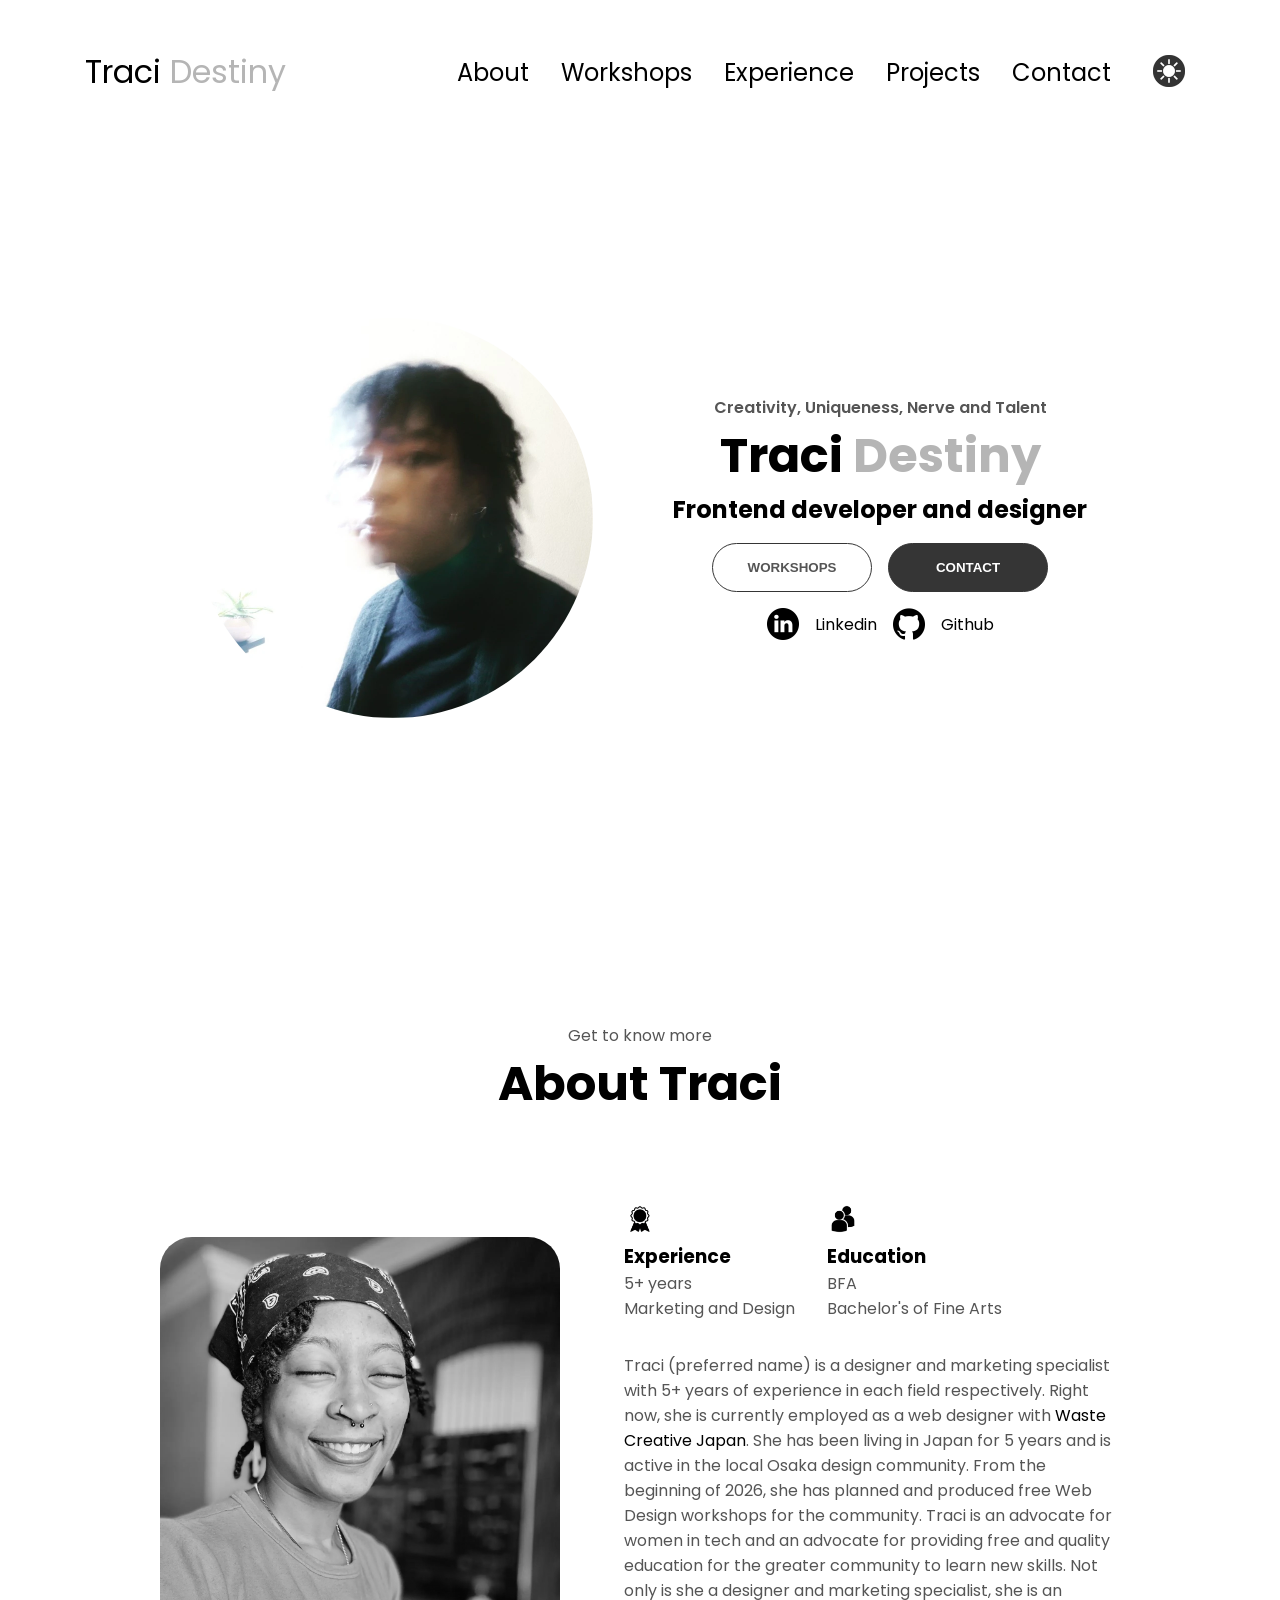
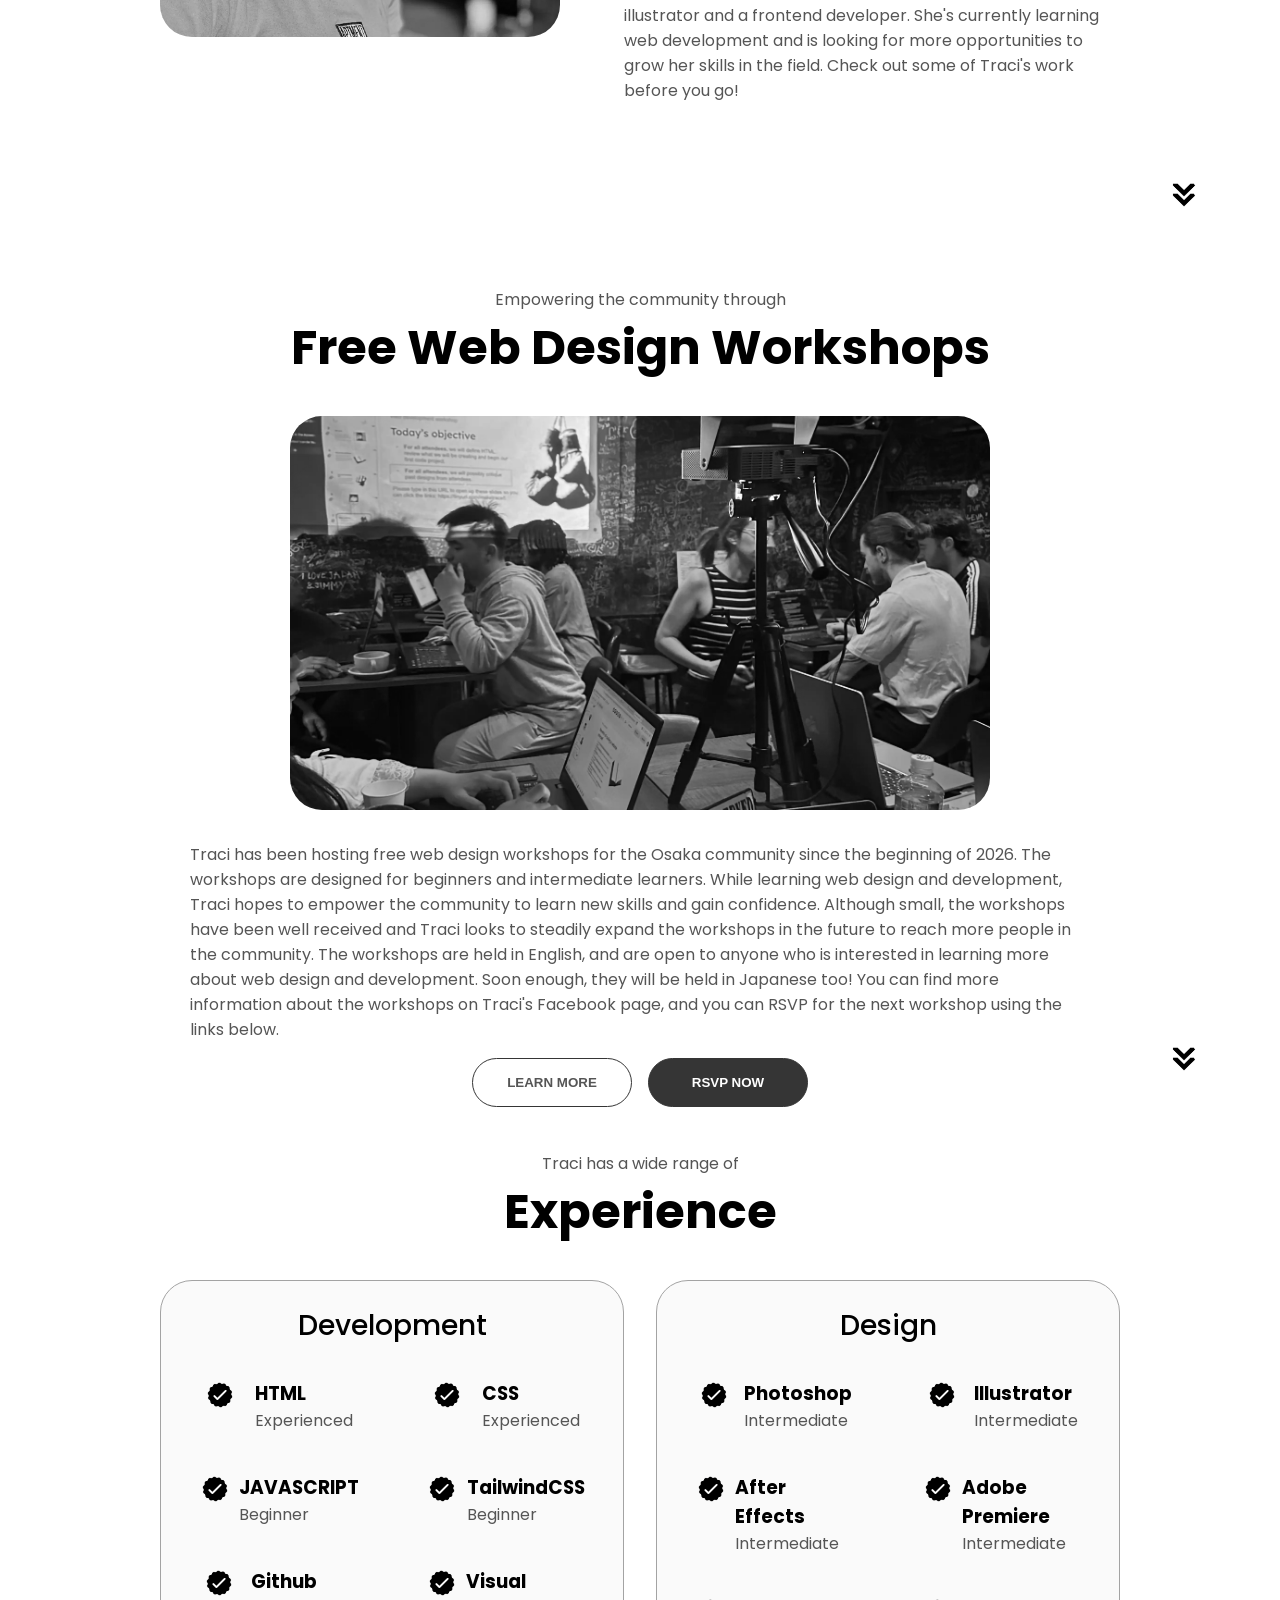
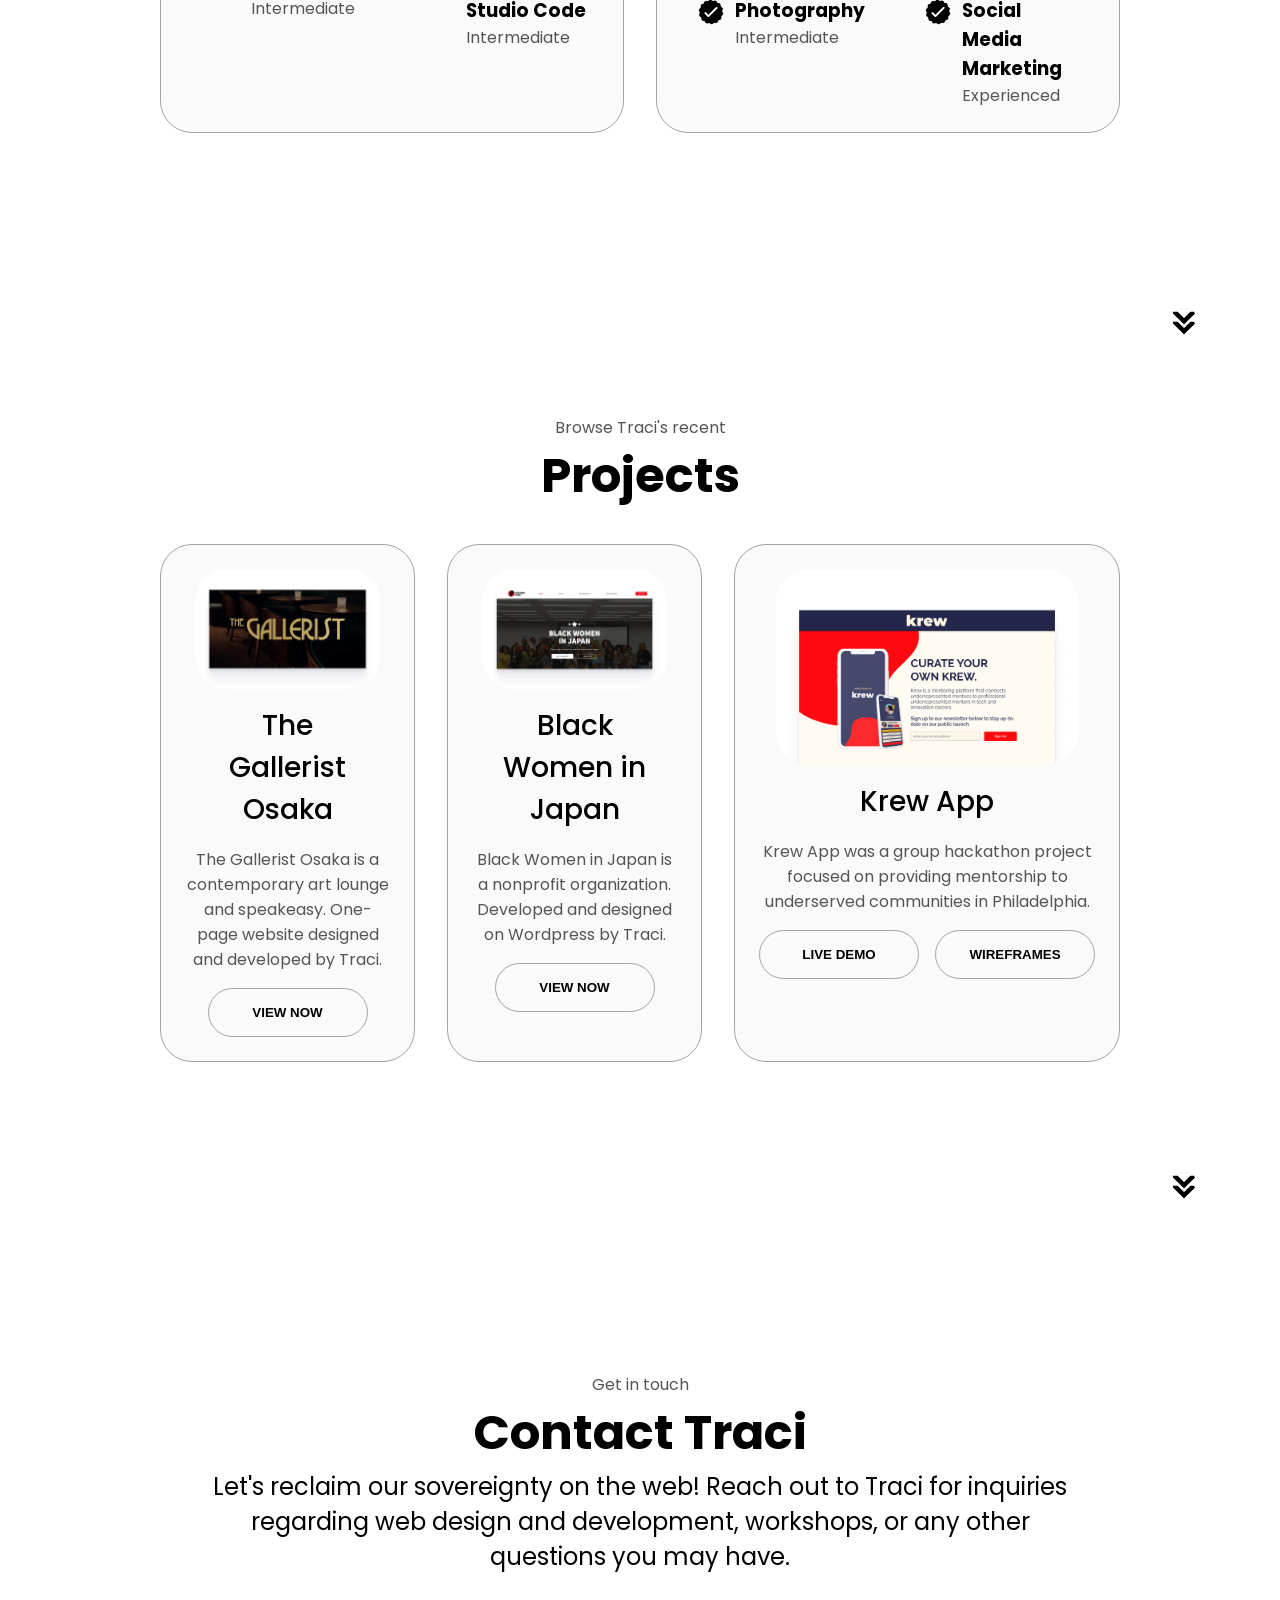
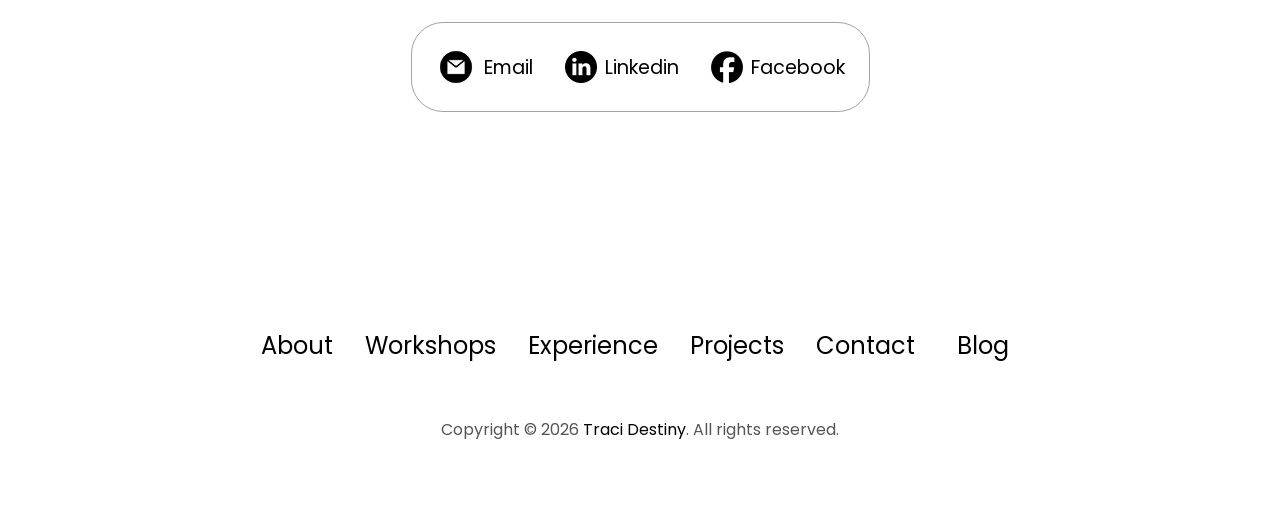
==== commit 0a83cab1: "Added some blog code" ====
--- a/index.html
+++ b/index.html
@@ -69,6 +69,9 @@
   "gender": "Female"
 }
 </script>
+<script src="https://identity.netlify.com/v1/netlify-identity-widget.js"></script>
+
+
   </head>
   <body>
     <nav id="desktop-nav">
@@ -618,6 +621,7 @@
             <li><a href="#experience">Experience</a></li>
             <li><a href="#projects">Projects</a></li>
             <li><a href="#contact">Contact</a></li>
+            <li><a href="/blog.html">Blog</a></li>
           </ul>
         </div>
       </nav>
@@ -626,5 +630,16 @@
       </p>
     </footer>
     <script src="script.js"></script>
+    <script>
+  if (window.netlifyIdentity) {
+    window.netlifyIdentity.on("init", (user) => {
+      if (!user) {
+        window.netlifyIdentity.on("login", () => {
+          document.location.href = "/admin/";
+        });
+      }
+    });
+  }
+</script>
   </body>
 </html>
--- a/style.css
+++ b/style.css
@@ -120,7 +120,7 @@
 }
 
 .logo:hover {
-  cursor: default;
+  cursor: pointer;
 }
 
 /*HAMBURGER MENU*/
@@ -548,4 +548,26 @@
 
 footer p {
   text-align: center;
-}+}
+
+/*BLOG PAGE*/
+    /* Basic layout styling for blog cards */
+    .blog-container { 
+      max-width: 800px; 
+      margin: 3rem auto; 
+      padding: 0 1.5rem; 
+    }
+    .post-card { 
+      border-bottom: 1px solid #ddd; 
+      padding: 2rem 0; 
+    }
+    .post-card img { 
+      max-width: 100%; 
+      height: auto; 
+      border-radius: 8px; 
+      margin-bottom: 1rem; 
+    }
+    .post-date { 
+      color: #666; 
+      font-size: 0.9rem; 
+    }
